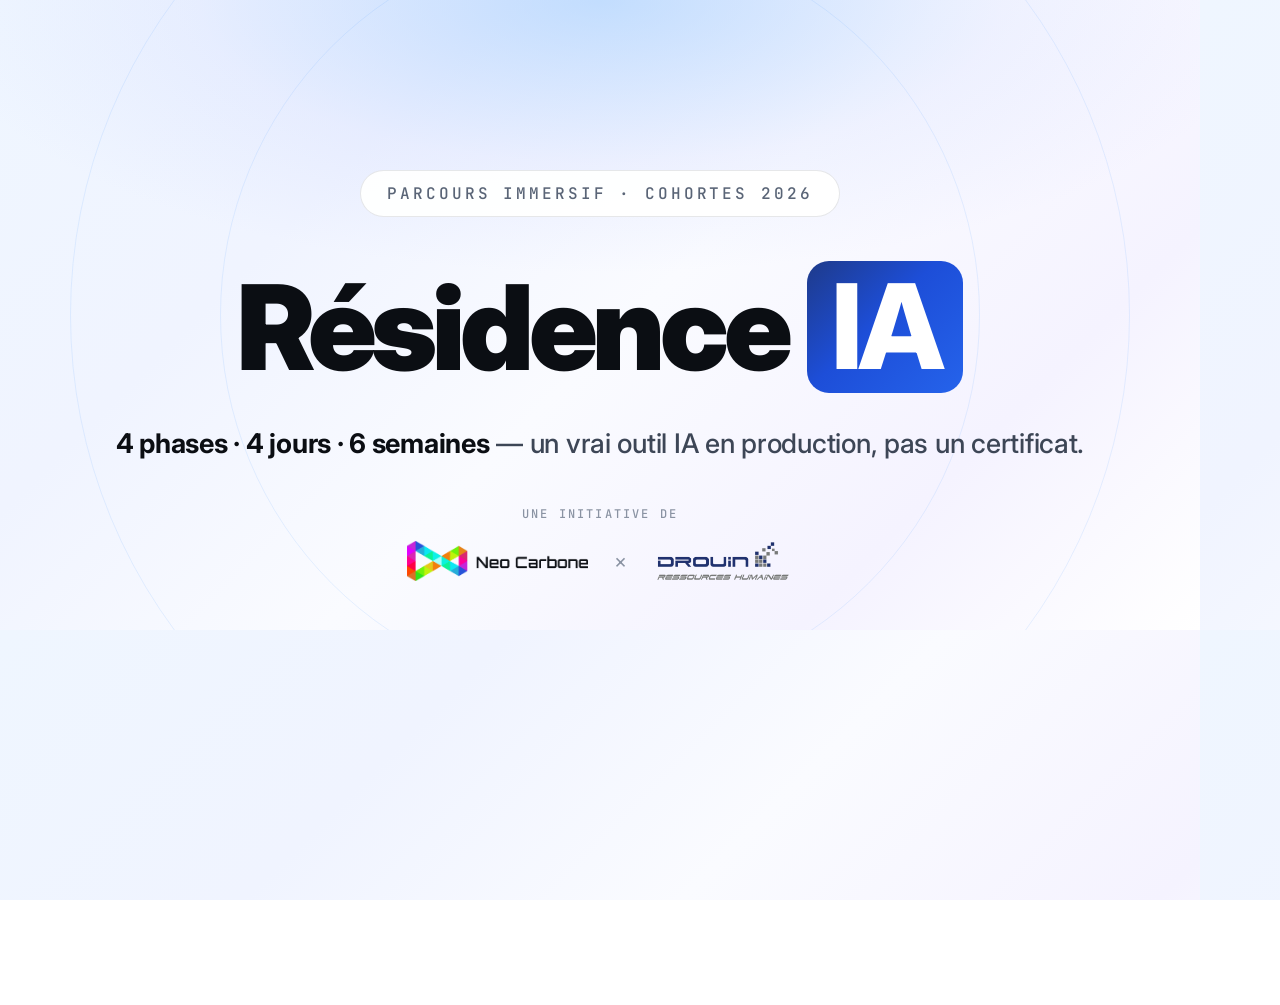
==== assets/og-template.html @ afc2c5de "Image de partage Open Graph et métadonnées sociales Visuel 1200×630 dans le style du site (badge IA," ====
<!DOCTYPE html>
<!-- Gabarit de l'image Open Graph (1200×630). Rendu puis capturé en PNG → assets/og-image.png -->
<html lang="fr-CA">
<head>
<meta charset="UTF-8">
<link rel="preconnect" href="https://fonts.googleapis.com">
<link rel="preconnect" href="https://fonts.gstatic.com" crossorigin>
<link href="https://fonts.googleapis.com/css2?family=Inter:wght@400;500;600;700;800;900&family=JetBrains+Mono:wght@400;500;600;700&display=swap" rel="stylesheet">
<style>
  *{margin:0;padding:0;box-sizing:border-box;}
  html,body{width:1200px;height:630px;overflow:hidden;}
  body{
    font-family:'Inter',sans-serif;
    background:linear-gradient(135deg,#eff6ff 0%,#f0f4ff 28%,#fafbff 52%,#f5f3ff 78%,#ffffff 100%);
    position:relative;
    display:flex;flex-direction:column;align-items:center;justify-content:center;
    text-align:center;
  }
  .glow{
    position:absolute;inset:0;
    background:radial-gradient(ellipse 80% 62% at 50% 0%, rgba(147,197,253,.5) 0%, rgba(199,210,254,.22) 42%, transparent 70%);
    pointer-events:none;
  }
  .ring{position:absolute;border:1.5px solid rgba(96,165,250,.14);border-radius:50%;left:50%;top:50%;transform:translate(-50%,-50%);}
  .r1{width:760px;height:760px;}
  .r2{width:1060px;height:1060px;}
  .r3{width:1380px;height:1380px;}
  .tag{
    position:relative;
    font-family:'JetBrains Mono',monospace;font-size:16px;font-weight:500;
    letter-spacing:.18em;text-transform:uppercase;color:#5a6577;
    background:rgba(255,255,255,.94);border:1px solid rgba(15,23,42,.1);
    padding:12px 26px;border-radius:999px;margin-bottom:44px;
  }
  .brand{
    position:relative;
    display:flex;align-items:center;gap:20px;
    font-size:118px;font-weight:900;letter-spacing:-.045em;line-height:1;color:#0b0e13;
  }
  .brand .ia{
    display:inline-flex;align-items:center;justify-content:center;
    padding:.05em .2em .07em;border-radius:22px;
    font-weight:800;color:#fff;
    background:linear-gradient(135deg,#1e3a8a 0%,#1d4ed8 45%,#2563eb 100%);
  }
  .sub{
    position:relative;
    margin-top:34px;font-size:27px;font-weight:500;color:#3d4656;letter-spacing:-.01em;
  }
  .sub b{color:#0b0e13;font-weight:700;}
  .partners{
    position:absolute;left:0;right:0;bottom:46px;
    display:flex;flex-direction:column;align-items:center;gap:16px;
  }
  .partners .lbl{
    font-family:'JetBrains Mono',monospace;font-size:12px;font-weight:500;
    letter-spacing:.18em;text-transform:uppercase;color:#8a93a3;
  }
  .logos{display:flex;align-items:center;gap:26px;}
  .logos .neo{height:40px;width:auto;}
  .logos .x{color:#8a93a3;font-size:20px;}
  .logos .drouin{height:46px;width:auto;}
</style>
</head>
<body>
  <div class="glow"></div>
  <span class="ring r1"></span><span class="ring r2"></span><span class="ring r3"></span>
  <div class="tag">Parcours immersif · Cohortes 2026</div>
  <div class="brand">Résidence <span class="ia">IA</span></div>
  <div class="sub"><b>4 phases · 4 jours · 6 semaines</b> — un vrai outil IA en production, pas un certificat.</div>
  <div class="partners">
    <span class="lbl">Une initiative de</span>
    <div class="logos">
      <img class="neo" src="logo-horizontal-color-dark.png" alt="">
      <span class="x">×</span>
      <img class="drouin" src="drouin-rh-logo-transparent.png" alt="">
    </div>
  </div>
</body>
</html>
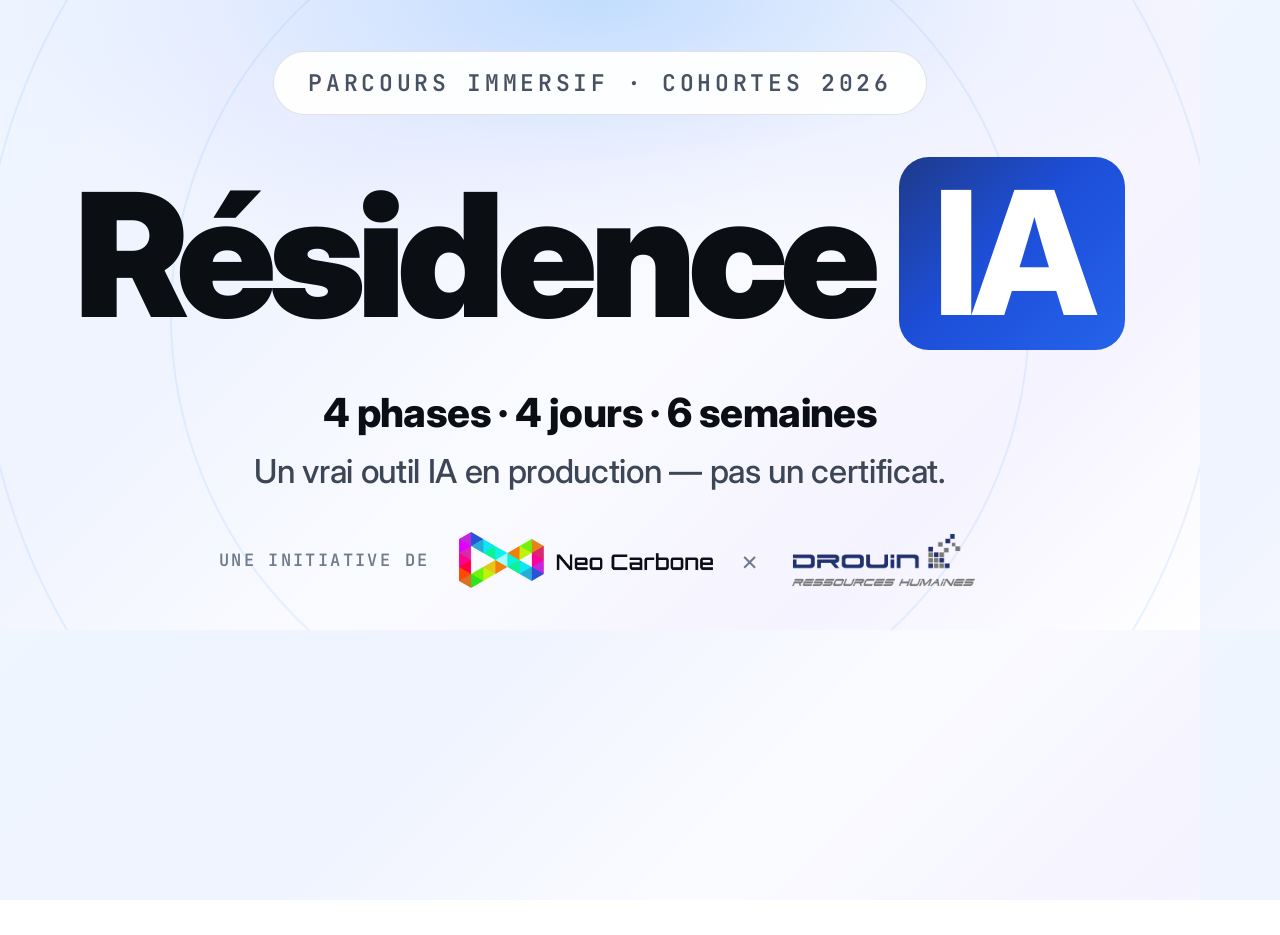
==== commit 61b49b26: "Image OG agrandie pour lisibilité aux tailles réelles d'aperçu Titre, sous-titres et logos beaucoup " ====
--- a/assets/og-template.html
+++ b/assets/og-template.html
@@ -1,5 +1,6 @@
 <!DOCTYPE html>
-<!-- Gabarit de l'image Open Graph (1200×630). Rendu puis capturé en PNG → assets/og-image.png -->
+<!-- Gabarit de l'image Open Graph (1200×630). Rendu puis capturé en PNG → assets/og-image.png.
+     Conçu pour rester lisible à ~500px de large (iMessage, LinkedIn, etc.) : gros éléments, marges réduites. -->
 <html lang="fr-CA">
 <head>
 <meta charset="UTF-8">
@@ -14,60 +15,63 @@
     background:linear-gradient(135deg,#eff6ff 0%,#f0f4ff 28%,#fafbff 52%,#f5f3ff 78%,#ffffff 100%);
     position:relative;
     display:flex;flex-direction:column;align-items:center;justify-content:center;
-    text-align:center;
+    text-align:center;padding-bottom:88px;
   }
   .glow{
     position:absolute;inset:0;
     background:radial-gradient(ellipse 80% 62% at 50% 0%, rgba(147,197,253,.5) 0%, rgba(199,210,254,.22) 42%, transparent 70%);
     pointer-events:none;
   }
-  .ring{position:absolute;border:1.5px solid rgba(96,165,250,.14);border-radius:50%;left:50%;top:50%;transform:translate(-50%,-50%);}
-  .r1{width:760px;height:760px;}
-  .r2{width:1060px;height:1060px;}
-  .r3{width:1380px;height:1380px;}
+  .ring{position:absolute;border:2px solid rgba(96,165,250,.13);border-radius:50%;left:50%;top:50%;transform:translate(-50%,-50%);}
+  .r1{width:860px;height:860px;}
+  .r2{width:1240px;height:1240px;}
   .tag{
     position:relative;
-    font-family:'JetBrains Mono',monospace;font-size:16px;font-weight:500;
-    letter-spacing:.18em;text-transform:uppercase;color:#5a6577;
-    background:rgba(255,255,255,.94);border:1px solid rgba(15,23,42,.1);
-    padding:12px 26px;border-radius:999px;margin-bottom:44px;
+    font-family:'JetBrains Mono',monospace;font-size:23px;font-weight:600;
+    letter-spacing:.16em;text-transform:uppercase;color:#485263;
+    background:rgba(255,255,255,.94);border:1.5px solid rgba(15,23,42,.12);
+    padding:16px 34px;border-radius:999px;margin-bottom:42px;
   }
   .brand{
     position:relative;
-    display:flex;align-items:center;gap:20px;
-    font-size:118px;font-weight:900;letter-spacing:-.045em;line-height:1;color:#0b0e13;
+    display:flex;align-items:center;gap:26px;
+    font-size:172px;font-weight:900;letter-spacing:-.045em;line-height:1;color:#0b0e13;
   }
   .brand .ia{
     display:inline-flex;align-items:center;justify-content:center;
-    padding:.05em .2em .07em;border-radius:22px;
+    padding:.05em .2em .07em;border-radius:30px;
     font-weight:800;color:#fff;
     background:linear-gradient(135deg,#1e3a8a 0%,#1d4ed8 45%,#2563eb 100%);
   }
   .sub{
     position:relative;
-    margin-top:34px;font-size:27px;font-weight:500;color:#3d4656;letter-spacing:-.01em;
+    margin-top:38px;font-size:40px;font-weight:800;color:#0b0e13;letter-spacing:-.015em;
   }
-  .sub b{color:#0b0e13;font-weight:700;}
+  .sub2{
+    position:relative;
+    margin-top:14px;font-size:33px;font-weight:500;color:#3d4656;letter-spacing:-.01em;
+  }
   .partners{
-    position:absolute;left:0;right:0;bottom:46px;
-    display:flex;flex-direction:column;align-items:center;gap:16px;
+    position:absolute;left:0;right:0;bottom:38px;
+    display:flex;align-items:center;justify-content:center;gap:30px;
   }
   .partners .lbl{
-    font-family:'JetBrains Mono',monospace;font-size:12px;font-weight:500;
-    letter-spacing:.18em;text-transform:uppercase;color:#8a93a3;
+    font-family:'JetBrains Mono',monospace;font-size:17px;font-weight:600;
+    letter-spacing:.14em;text-transform:uppercase;color:#717b8c;
   }
-  .logos{display:flex;align-items:center;gap:26px;}
-  .logos .neo{height:40px;width:auto;}
-  .logos .x{color:#8a93a3;font-size:20px;}
-  .logos .drouin{height:46px;width:auto;}
+  .logos{display:flex;align-items:center;gap:28px;}
+  .logos .neo{height:56px;width:auto;}
+  .logos .x{color:#717b8c;font-size:27px;}
+  .logos .drouin{height:64px;width:auto;}
 </style>
 </head>
 <body>
   <div class="glow"></div>
-  <span class="ring r1"></span><span class="ring r2"></span><span class="ring r3"></span>
+  <span class="ring r1"></span><span class="ring r2"></span>
   <div class="tag">Parcours immersif · Cohortes 2026</div>
   <div class="brand">Résidence <span class="ia">IA</span></div>
-  <div class="sub"><b>4 phases · 4 jours · 6 semaines</b> — un vrai outil IA en production, pas un certificat.</div>
+  <div class="sub">4 phases · 4 jours · 6 semaines</div>
+  <div class="sub2">Un vrai outil IA en production — pas un certificat.</div>
   <div class="partners">
     <span class="lbl">Une initiative de</span>
     <div class="logos">
